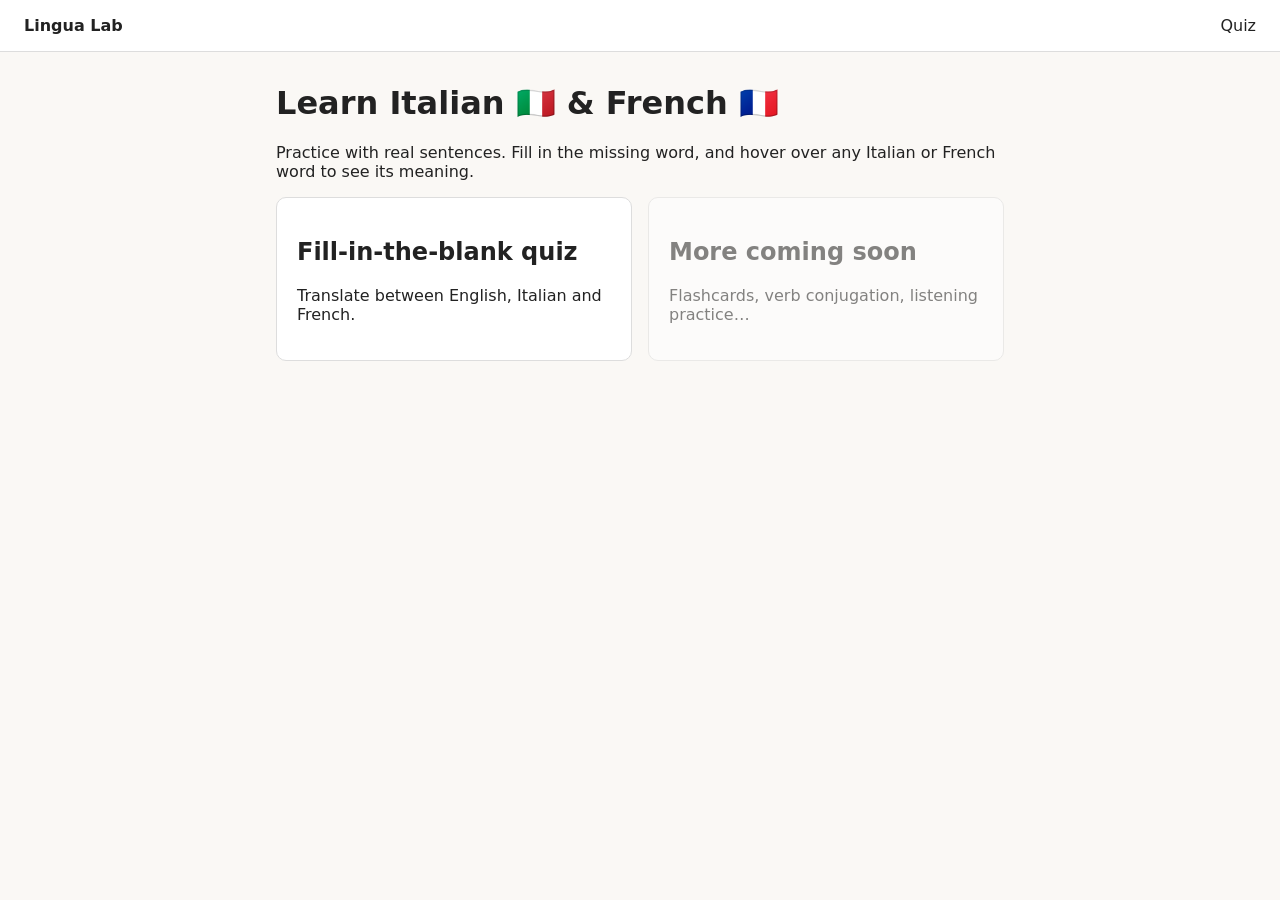
==== index.html @ 57344f46 "Initial site: homepage + quiz" ====
<!doctype html>
<html lang="en">
<head>
  <meta charset="utf-8">
  <meta name="viewport" content="width=device-width, initial-scale=1">
  <title>Lingua Lab</title>
  <link rel="stylesheet" href="css/style.css">
</head>
<body>
  <nav class="nav">
    <a href="index.html" class="brand">Lingua Lab</a>
    <a href="quiz.html">Quiz</a>
  </nav>
  <main class="container">
    <h1>Learn Italian 🇮🇹 &amp; French 🇫🇷</h1>
    <p>Practice with real sentences. Fill in the missing word, and hover over any
       Italian or French word to see its meaning.</p>
    <div class="cards">
      <a class="card" href="quiz.html">
        <h2>Fill-in-the-blank quiz</h2>
        <p>Translate between English, Italian and French.</p>
      </a>
      <div class="card disabled">
        <h2>More coming soon</h2>
        <p>Flashcards, verb conjugation, listening practice…</p>
      </div>
    </div>
  </main>
</body>
</html>
---- css/style.css ----
:root { --bg:#faf8f5; --fg:#222; --accent:#2a6f97; --ok:#2e7d32; --bad:#c62828; --card:#fff; }
* { box-sizing: border-box; }
body { margin:0; font-family: system-ui, sans-serif; background:var(--bg); color:var(--fg); }
.nav { display:flex; gap:1.5rem; padding:1rem 1.5rem; background:var(--card); border-bottom:1px solid #ddd; }
.nav a { color:var(--fg); text-decoration:none; }
.nav .brand { font-weight:700; margin-right:auto; }
.nav a.active { color:var(--accent); font-weight:600; }
.container { max-width:760px; margin:2rem auto; padding:0 1rem; }
.cards { display:grid; grid-template-columns:repeat(auto-fit,minmax(240px,1fr)); gap:1rem; }
.card { background:var(--card); padding:1.25rem; border-radius:10px; border:1px solid #ddd; color:inherit; text-decoration:none; }
.card:hover { border-color:var(--accent); }
.card.disabled { opacity:.55; }
.controls { display:flex; align-items:end; gap:.75rem; margin-bottom:1.5rem; flex-wrap:wrap; }
select, input, button { font:inherit; padding:.45rem .7rem; border-radius:6px; border:1px solid #bbb; }
button { background:var(--accent); color:#fff; border:none; cursor:pointer; }
button.secondary { background:#e4e4e4; color:var(--fg); }
.quiz-box { background:var(--card); padding:1.5rem; border-radius:10px; border:1px solid #ddd; }
.label { font-size:.8rem; text-transform:uppercase; color:#777; margin:1rem 0 .25rem; }
.sentence { font-size:1.35rem; line-height:2.2; margin:0; }
.blank { width:9em; font-size:1.1rem; text-align:center; }
.actions { display:flex; gap:.5rem; margin-top:1.25rem; flex-wrap:wrap; }
#feedback.ok { color:var(--ok); } #feedback.bad { color:var(--bad); }
.score { color:#777; font-size:.9rem; }

/* hoverable words + tooltip */
.word { position:relative; border-bottom:1px dotted #999; cursor:help; }
.word:hover::after {
  content: attr(data-tip);
  position:absolute; left:50%; bottom:130%; transform:translateX(-50%);
  width:max-content; max-width:260px; white-space:pre-line;
  background:#222; color:#fff; font-size:.85rem; line-height:1.4;
  padding:.5rem .7rem; border-radius:6px; z-index:10; pointer-events:none;
}
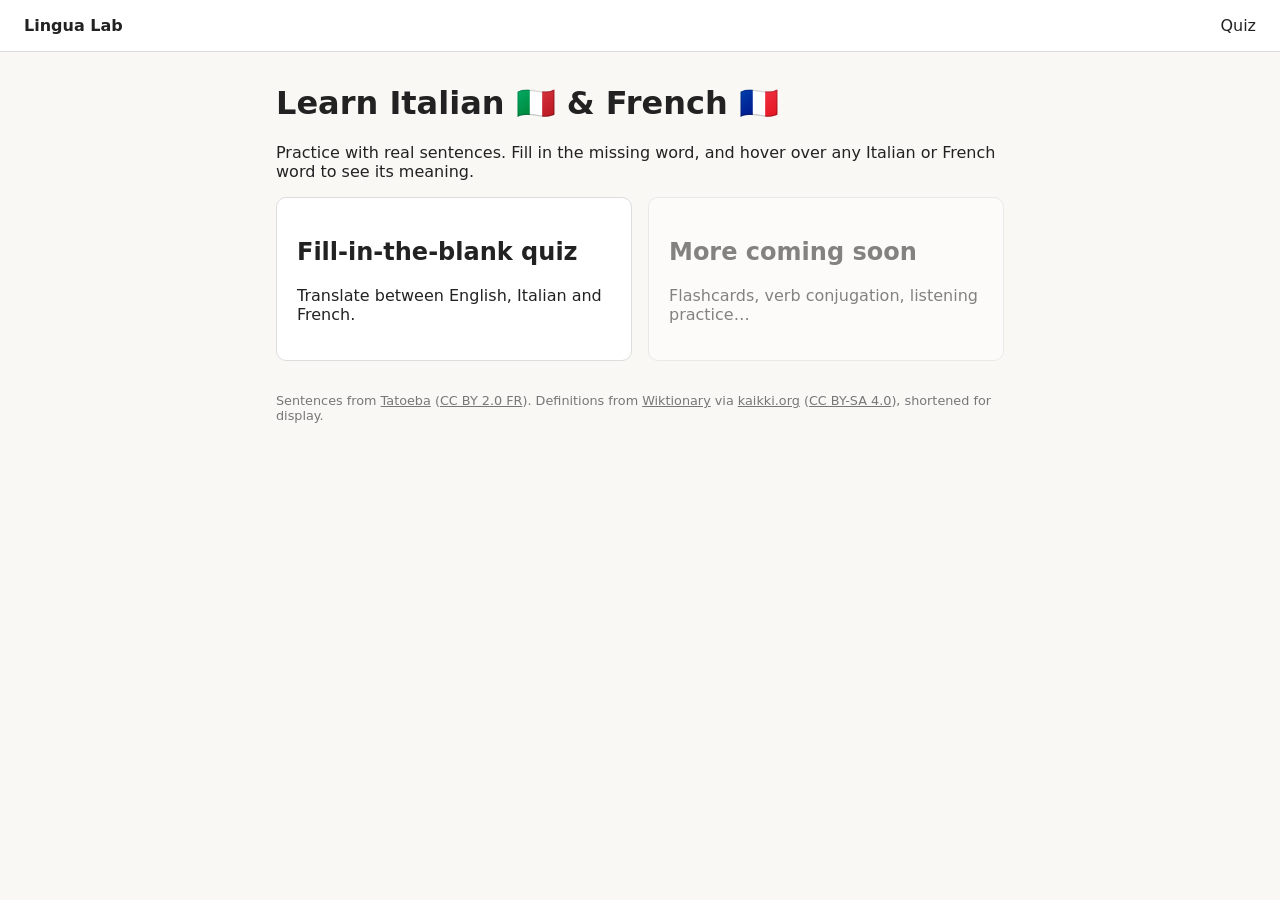
==== commit baeacf28: "Generate quiz data and credit Tatoeba and Wiktionary Choose 5,000 fully defined sentences with a bla" ====
--- a/index.html
+++ b/index.html
@@ -26,5 +26,13 @@
       </div>
     </div>
   </main>
+  <footer class="footer">
+    <p>Sentences from <a href="https://tatoeba.org/">Tatoeba</a>
+       (<a href="https://creativecommons.org/licenses/by/2.0/fr/">CC BY 2.0 FR</a>).
+       Definitions from <a href="https://www.wiktionary.org/">Wiktionary</a> via
+       <a href="https://kaikki.org/">kaikki.org</a>
+       (<a href="https://creativecommons.org/licenses/by-sa/4.0/">CC BY-SA 4.0</a>),
+       shortened for display.</p>
+  </footer>
 </body>
 </html>
--- a/css/style.css
+++ b/css/style.css
@@ -22,6 +22,9 @@
 #feedback.ok { color:var(--ok); } #feedback.bad { color:var(--bad); }
 .score { color:#777; font-size:.9rem; }
 
+.footer { max-width:760px; margin:2rem auto; padding:0 1rem; color:#777; font-size:.8rem; }
+.footer a { color:inherit; }
+
 /* hoverable words + tooltip */
 .word { position:relative; border-bottom:1px dotted #999; cursor:help; }
 .word:hover::after {
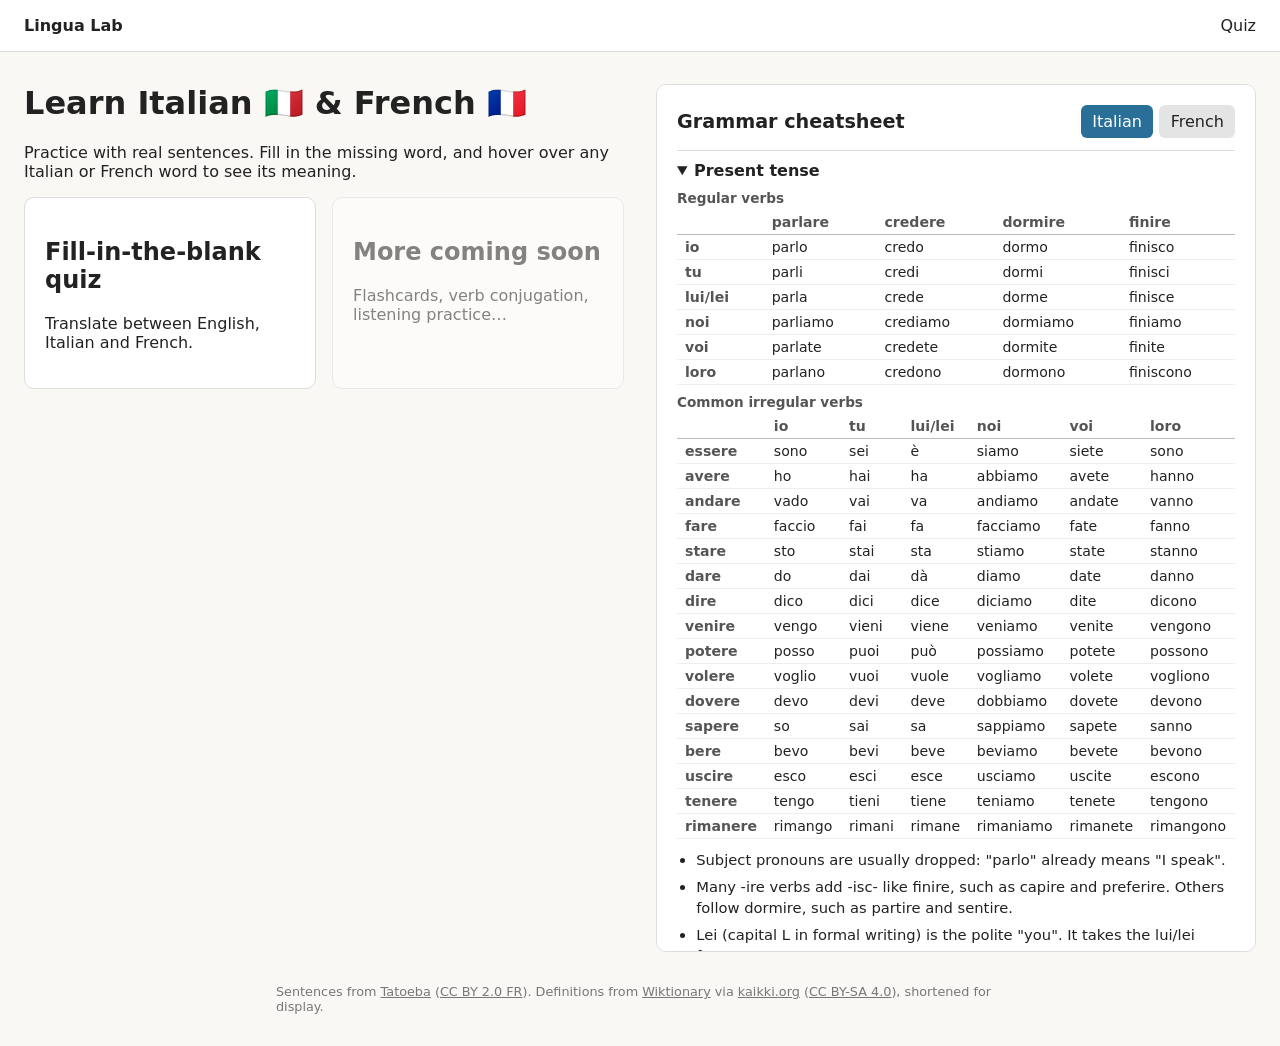
==== commit f18e47e0: "Add pronunciation guide and cheetsheat" ====
--- a/index.html
+++ b/index.html
@@ -11,6 +11,7 @@
     <a href="index.html" class="brand">Lingua Lab</a>
     <a href="quiz.html">Quiz</a>
   </nav>
+  <div class="split">
   <main class="container">
     <h1>Learn Italian 🇮🇹 &amp; French 🇫🇷</h1>
     <p>Practice with real sentences. Fill in the missing word, and hover over any
@@ -26,6 +27,8 @@
       </div>
     </div>
   </main>
+  <aside id="cheatsheet" class="cheatsheet" aria-label="Grammar cheatsheet"></aside>
+  </div>
   <footer class="footer">
     <p>Sentences from <a href="https://tatoeba.org/">Tatoeba</a>
        (<a href="https://creativecommons.org/licenses/by/2.0/fr/">CC BY 2.0 FR</a>).
@@ -34,5 +37,8 @@
        (<a href="https://creativecommons.org/licenses/by-sa/4.0/">CC BY-SA 4.0</a>),
        shortened for display.</p>
   </footer>
+
+  <script src="js/common.js"></script>
+  <script src="js/cheatsheet.js"></script>
 </body>
 </html>
--- a/css/style.css
+++ b/css/style.css
@@ -20,10 +20,39 @@
 .blank { width:9em; font-size:1.1rem; text-align:center; }
 .actions { display:flex; gap:.5rem; margin-top:1.25rem; flex-wrap:wrap; }
 #feedback.ok { color:var(--ok); } #feedback.bad { color:var(--bad); }
+#definition { white-space:pre-line; line-height:1.4; }
+#definition:empty { display:none; }
 .score { color:#777; font-size:.9rem; }
 
 .footer { max-width:760px; margin:2rem auto; padding:0 1rem; color:#777; font-size:.8rem; }
 .footer a { color:inherit; }
+
+/* two halves: page content + cheatsheet */
+.split { display:grid; grid-template-columns:minmax(0,1fr) minmax(0,1fr); gap:2rem; align-items:start;
+         max-width:1400px; margin:2rem auto; padding:0 1.5rem; }
+.split .container { max-width:none; margin:0; padding:0; }
+.split h1 { margin-top:0; }
+.cheatsheet { position:sticky; top:1rem; max-height:calc(100vh - 2rem); overflow-y:auto;
+              background:var(--card); padding:1.25rem; border-radius:10px; border:1px solid #ddd; }
+.cheat-header { display:flex; justify-content:space-between; align-items:center; gap:.75rem; flex-wrap:wrap; margin-bottom:.75rem; }
+.cheat-header h2 { margin:0; font-size:1.2rem; }
+.cheat-tabs { display:flex; gap:.4rem; }
+.cheatsheet details { border-top:1px solid #ddd; padding:.6rem 0; }
+.cheatsheet summary { font-weight:600; cursor:pointer; }
+.cheatsheet p, .cheatsheet ul { font-size:.92rem; line-height:1.45; margin:.6rem 0; }
+.cheatsheet ul { padding-left:1.2rem; }
+.cheatsheet li { margin-bottom:.35rem; }
+.cheat-table { overflow-x:auto; margin:.6rem 0; }
+.cheat-table table { border-collapse:collapse; font-size:.88rem; width:100%; }
+.cheat-table caption { text-align:left; font-weight:600; font-size:.85rem; color:#555; padding-bottom:.25rem; }
+.cheat-table th, .cheat-table td { padding:.25rem .5rem; border-bottom:1px solid #eee; text-align:left; white-space:nowrap; }
+.cheat-table thead th { color:#555; border-bottom:1px solid #bbb; }
+.cheat-table tbody th { font-weight:600; color:#555; }
+
+@media (max-width:900px) {
+  .split { grid-template-columns:minmax(0,1fr); padding:0 1rem; }
+  .cheatsheet { position:static; max-height:none; overflow-y:visible; }
+}
 
 /* hoverable words + tooltip */
 .word { position:relative; border-bottom:1px dotted #999; cursor:help; }
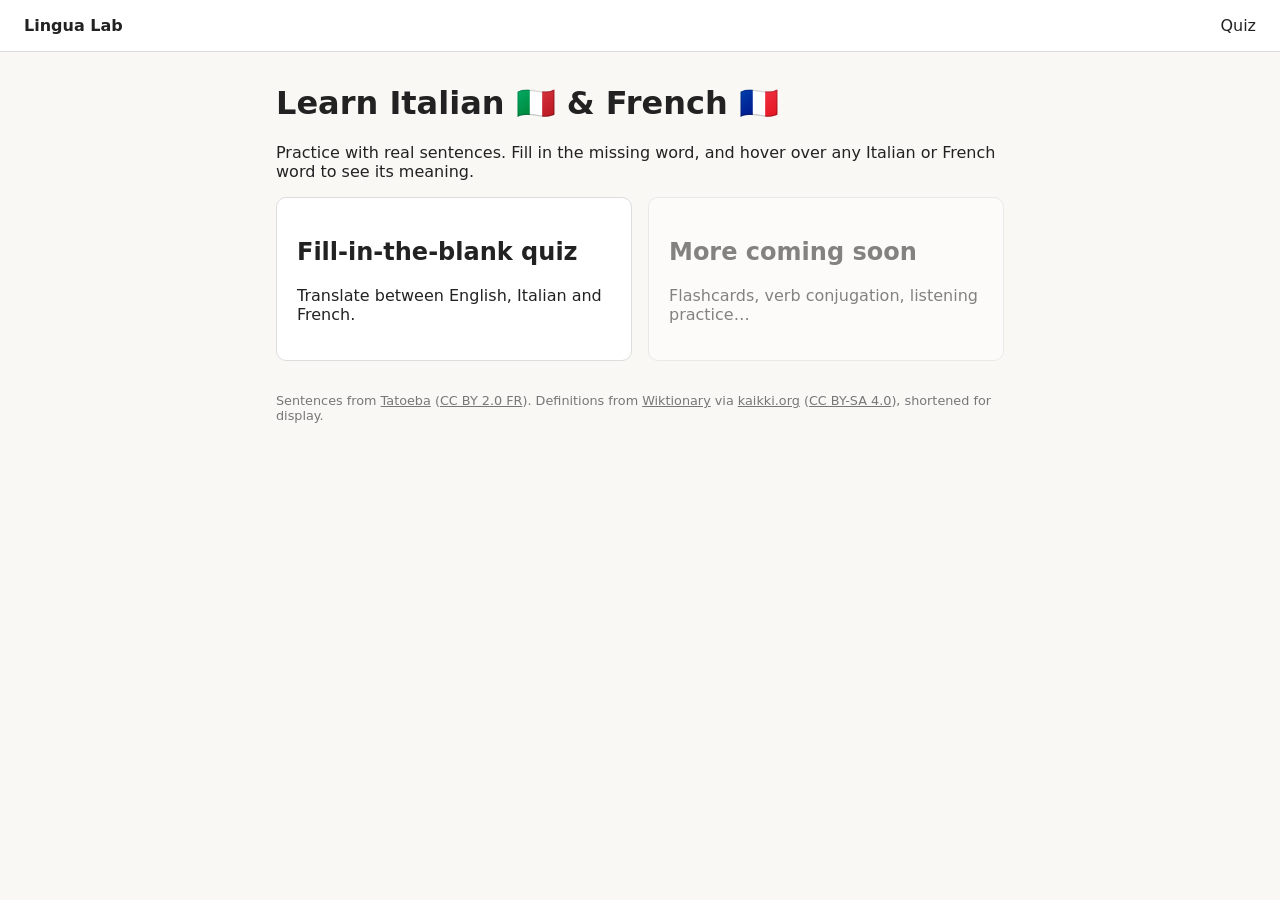
==== commit ed17ad26: "Show the cheatsheet on the quiz page only" ====
--- a/index.html
+++ b/index.html
@@ -11,7 +11,6 @@
     <a href="index.html" class="brand">Lingua Lab</a>
     <a href="quiz.html">Quiz</a>
   </nav>
-  <div class="split">
   <main class="container">
     <h1>Learn Italian 🇮🇹 &amp; French 🇫🇷</h1>
     <p>Practice with real sentences. Fill in the missing word, and hover over any
@@ -27,8 +26,6 @@
       </div>
     </div>
   </main>
-  <aside id="cheatsheet" class="cheatsheet" aria-label="Grammar cheatsheet"></aside>
-  </div>
   <footer class="footer">
     <p>Sentences from <a href="https://tatoeba.org/">Tatoeba</a>
        (<a href="https://creativecommons.org/licenses/by/2.0/fr/">CC BY 2.0 FR</a>).
@@ -37,8 +34,5 @@
        (<a href="https://creativecommons.org/licenses/by-sa/4.0/">CC BY-SA 4.0</a>),
        shortened for display.</p>
   </footer>
-
-  <script src="js/common.js"></script>
-  <script src="js/cheatsheet.js"></script>
 </body>
 </html>
